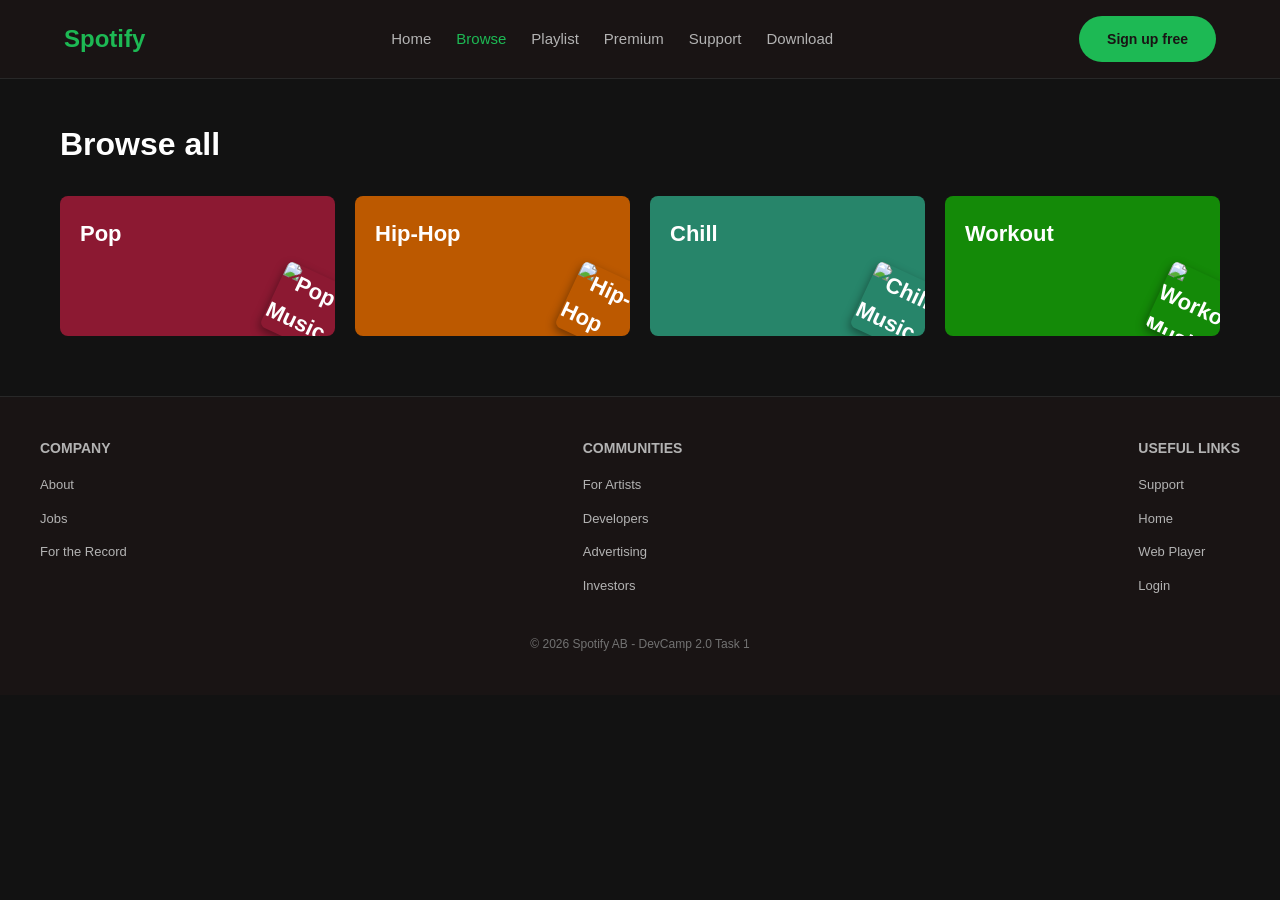
==== browse.html @ ec140840 "My Spotify Clone Task 1" ====
<!DOCTYPE html>
<html lang="en">
<head>
  <meta charset="UTF-8">
  <meta name="viewport" content="width=device-width, initial-scale=1.0">
  <title>Spotify - Browse</title>
  <link rel="stylesheet" href="style.css">
</head>
<body>

  <header>
    <nav class="navbar">
      <div class="logo">
        <a href="index.html">Spotify</a>
      </div>

      <ul class="nav-links">
        <li><a href="index.html">Home</a></li>
        <li><a href="browse.html" class="active">Browse</a></li>
        <li><a href="playlist.html">Playlist</a></li>
        <li><a href="#premium">Premium</a></li>
        <li><a href="#support">Support</a></li>
        <li><a href="#download">Download</a></li>
      </ul>

      <div class="nav-btn">
        <a href="login.html" class="btn btn-green">Sign up free</a>
      </div>
    </nav>
  </header>

  <main class="section">
    <h1 class="browse-heading">Browse all</h1>

    <div class="genre-grid">
      <a href="playlist.html" class="genre-card pop">
        <span>Pop</span>
        <img src="images/genre-pop.svg" alt="Pop Music Category Artwork">
      </a>

      <a href="playlist.html" class="genre-card hiphop">
        <span>Hip-Hop</span>
        <img src="images/genre-hiphop.svg" alt="Hip-Hop Music Category Artwork">
      </a>

      <a href="playlist.html" class="genre-card chill">
        <span>Chill</span>
        <img src="images/genre-chill.svg" alt="Chill Music Category Artwork">
      </a>

      <a href="playlist.html" class="genre-card workout">
        <span>Workout</span>
        <img src="images/genre-workout.svg" alt="Workout Music Category Artwork">
      </a>
    </div>
  </main>

  <footer>
    <div class="footer-content">
      <div class="footer-column">
        <h4>Company</h4>
        <ul>
          <li><a href="#">About</a></li>
          <li><a href="#">Jobs</a></li>
          <li><a href="#">For the Record</a></li>
        </ul>
      </div>

      <div class="footer-column">
        <h4>Communities</h4>
        <ul>
          <li><a href="#">For Artists</a></li>
          <li><a href="#">Developers</a></li>
          <li><a href="#">Advertising</a></li>
          <li><a href="#">Investors</a></li>
        </ul>
      </div>

      <div class="footer-column">
        <h4>Useful Links</h4>
        <ul>
          <li><a href="#">Support</a></li>
          <li><a href="index.html">Home</a></li>
          <li><a href="playlist.html">Web Player</a></li>
          <li><a href="login.html">Login</a></li>
        </ul>
      </div>
    </div>

    <p class="copyright">&copy; 2026 Spotify AB - DevCamp 2.0 Task 1</p>
  </footer>

</body>
</html>
---- style.css ----
/* ==========================================================================
   Spotify Website Clone - style.css
   DevCamp 2.0 - Task 1: Multi-Page Static Website (HTML & CSS Only)
   ========================================================================== */

* {
  margin: 0;
  padding: 0;
  box-sizing: border-box;
}

body {
  font-family: "Helvetica Neue", Arial, sans-serif;
  background-color: #121212;
  color: #ffffff;
  line-height: 1.6;
}

a {
  color: #ffffff;
  text-decoration: none;
  transition: 0.3s ease;
}

/* Button Classes */
.btn {
  display: inline-block;
  padding: 12px 28px;
  border-radius: 30px;
  font-size: 14px;
  font-weight: bold;
  text-align: center;
  border: none;
  cursor: pointer;
  transition: 0.3s ease;
}

.btn-green {
  background-color: #1DB954;
  color: #191414;
}

.btn-green:hover {
  background-color: #1ed760;
  transform: scale(1.05);
}

.btn-outline {
  background-color: transparent;
  color: #ffffff;
  border: 1px solid #ffffff;
}

.btn-outline:hover {
  background-color: #ffffff;
  color: #191414;
}

/* Navbar */
header {
  background-color: #191414;
  border-bottom: 1px solid #282828;
}

.navbar {
  display: flex;
  justify-content: space-between;
  align-items: center;
  padding: 16px 24px;
  max-width: 1200px;
  margin: 0 auto;
}

.logo a {
  font-size: 24px;
  font-weight: bold;
  color: #1DB954;
}

.nav-links {
  display: flex;
  list-style: none;
  gap: 25px;
}

.nav-links a {
  color: #b3b3b3;
  font-size: 15px;
  font-weight: 500;
}

.nav-links a:hover,
.nav-links a.active {
  color: #1DB954;
}

/* Hero Section */
#hero {
  background: linear-gradient(180deg, #1e3a29 0%, #121212 100%);
  text-align: center;
  padding: 80px 20px 60px;
  border-bottom: 1px solid #282828;
}

#hero h1 {
  font-size: 46px;
  margin-bottom: 15px;
}

#hero p {
  font-size: 18px;
  color: #b3b3b3;
  margin-bottom: 25px;
}

/* Section & Cards */
.section {
  max-width: 1200px;
  margin: 40px auto;
  padding: 0 20px;
}

.section h2 {
  font-size: 24px;
  margin-bottom: 20px;
}

.cards-container {
  display: flex;
  flex-wrap: wrap;
  gap: 20px;
}

.card {
  background-color: #181818;
  padding: 16px;
  border-radius: 8px;
  flex: 1 1 200px;
  max-width: 260px;
  transition: 0.3s;
}

.card:hover {
  background-color: #282828;
  transform: translateY(-5px);
}

.card img {
  width: 100%;
  aspect-ratio: 1 / 1;
  border-radius: 6px;
  margin-bottom: 12px;
  object-fit: cover;
  display: block;
}

.card h3 {
  font-size: 16px;
  margin-bottom: 6px;
  color: #ffffff;
}

/* Browse Page */
.browse-heading {
  font-size: 32px;
  margin-bottom: 25px;
}

.genre-grid {
  display: flex;
  flex-wrap: wrap;
  gap: 20px;
}

.genre-card {
  position: relative;
  overflow: hidden;
  flex: 1 1 220px;
  height: 140px;
  padding: 20px;
  border-radius: 8px;
  color: #ffffff;
  font-size: 22px;
  font-weight: bold;
  display: block;
  transition: 0.3s ease;
}

.genre-card img {
  position: absolute;
  right: -8px;
  bottom: -8px;
  width: 72px;
  height: 72px;
  border-radius: 6px;
  transform: rotate(25deg);
  box-shadow: 0 4px 10px rgba(0, 0, 0, 0.4);
  transition: 0.3s ease;
  pointer-events: none;
}

.genre-card:hover {
  transform: scale(1.03);
}

.genre-card:hover img {
  transform: rotate(20deg) scale(1.08);
}

.pop { background-color: #8c1932; }
.hiphop { background-color: #bc5900; }
.chill { background-color: #27856a; }
.workout { background-color: #148a08; }

/* Playlist Details */
.playlist-header {
  display: flex;
  gap: 30px;
  align-items: flex-end;
  background-color: #1e3a29;
  padding: 40px 30px;
  border-radius: 8px 8px 0 0;
  margin-bottom: 25px;
}

.playlist-cover {
  width: 190px;
  height: 190px;
  border-radius: 6px;
  box-shadow: 0 4px 20px rgba(0, 0, 0, 0.6);
  object-fit: cover;
  display: block;
}

#playlist-info h1 {
  font-size: 38px;
  margin-bottom: 10px;
}

#playlist-info p {
  color: #b3b3b3;
  margin-bottom: 8px;
}

.play-btn {
  width: 56px;
  height: 56px;
  border-radius: 50%;
  background-color: #1DB954;
  color: #191414;
  font-size: 22px;
  border: none;
  cursor: pointer;
  display: flex;
  align-items: center;
  justify-content: center;
  margin: 15px 0 25px 0;
  transition: 0.3s ease;
}

.play-btn:hover {
  background-color: #1ed760;
  transform: scale(1.08);
}

.track-table {
  width: 100%;
  border-collapse: collapse;
  text-align: left;
}

.track-table th {
  color: #b3b3b3;
  border-bottom: 1px solid #282828;
  padding: 12px;
  font-size: 14px;
}

.track-table td {
  padding: 14px 12px;
  border-bottom: 1px solid #1f1f1f;
  color: #b3b3b3;
}

.track-table tr:hover td {
  background-color: #282828;
  color: #ffffff;
}

.track-title {
  color: #ffffff;
  font-weight: bold;
}

/* Login Form */
#login-box {
  max-width: 420px;
  margin: 60px auto;
  background-color: #181818;
  padding: 40px 30px;
  border-radius: 10px;
  text-align: center;
  border: 1px solid #282828;
}

#login-box h1 {
  margin-bottom: 25px;
  font-size: 26px;
}

.form-group {
  margin-bottom: 20px;
  text-align: left;
}

.form-group label {
  display: block;
  margin-bottom: 8px;
  font-size: 14px;
  color: #b3b3b3;
}

.form-group input {
  width: 100%;
  padding: 12px;
  border-radius: 4px;
  border: 1px solid #404040;
  background-color: #121212;
  color: #ffffff;
  font-size: 14px;
  outline: none;
}

.form-group input:focus {
  border-color: #1DB954;
}

.btn-block {
  width: 100%;
  margin-top: 10px;
}

/* Footer */
footer {
  background-color: #191414;
  padding: 40px 20px;
  margin-top: 60px;
  border-top: 1px solid #282828;
}

.footer-content {
  max-width: 1200px;
  margin: 0 auto;
  display: flex;
  justify-content: space-between;
  flex-wrap: wrap;
  gap: 20px;
}

.footer-column h4 {
  color: #b3b3b3;
  margin-bottom: 12px;
  font-size: 14px;
  text-transform: uppercase;
}

.footer-column ul {
  list-style: none;
}

.footer-column li {
  margin-bottom: 8px;
}

.footer-column a {
  color: #b3b3b3;
  font-size: 13px;
}

.footer-column a:hover {
  color: #ffffff;
  text-decoration: underline;
}

.copyright {
  text-align: center;
  color: #727272;
  font-size: 12px;
  margin-top: 30px;
}
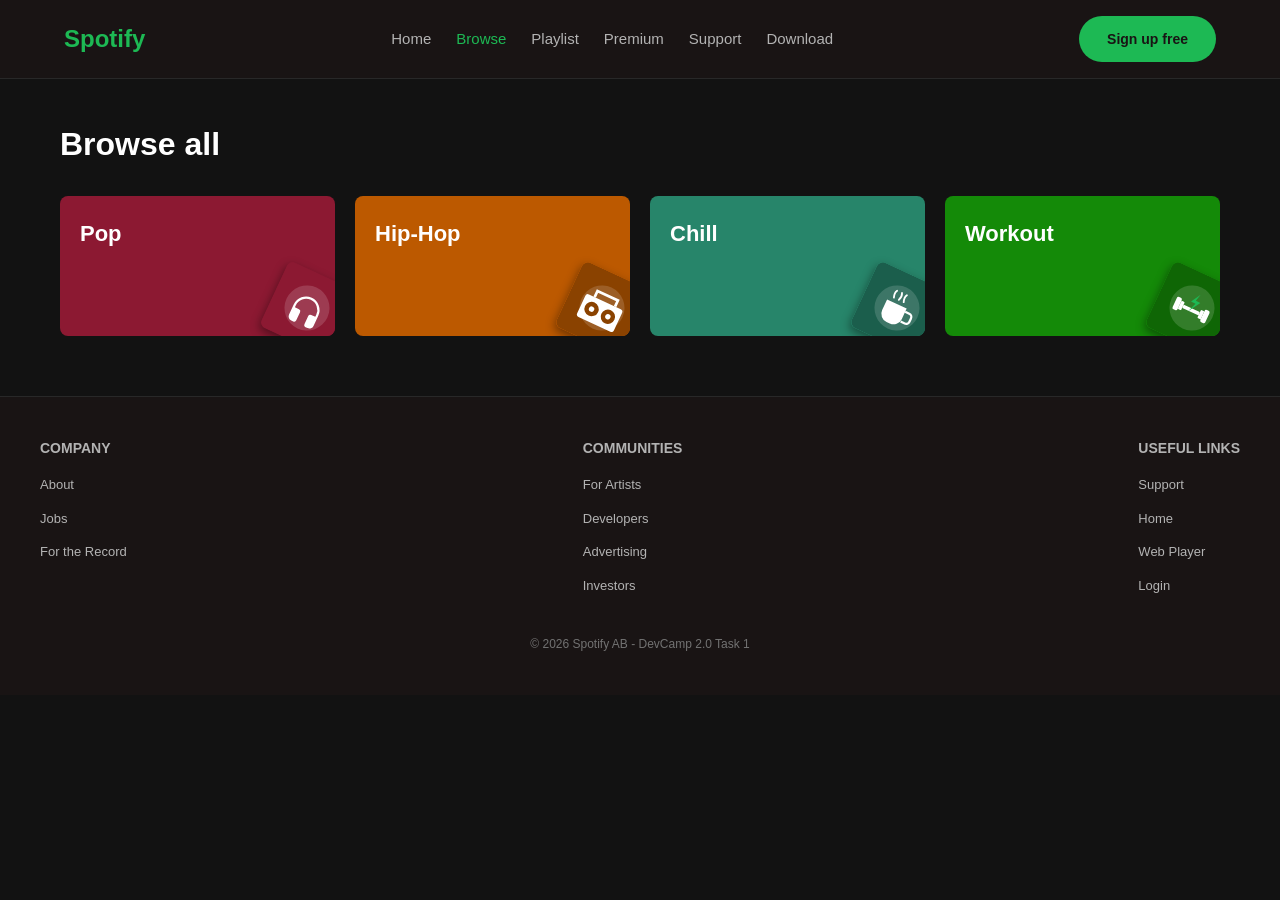
==== commit 0820a404: "Update browse.html" ====
--- a/browse.html
+++ b/browse.html
@@ -4,10 +4,15 @@
   <meta charset="UTF-8">
   <meta name="viewport" content="width=device-width, initial-scale=1.0">
   <title>Spotify - Browse</title>
+  <!-- External stylesheet -->
   <link rel="stylesheet" href="style.css">
 </head>
 <body>
 
+  <!-- ======================================================================
+       SEMANTIC TAG: <header> & <nav>
+       Navbar with link back to Home
+       ====================================================================== -->
   <header>
     <nav class="navbar">
       <div class="logo">
@@ -29,25 +34,34 @@
     </nav>
   </header>
 
+  <!-- ======================================================================
+       SEMANTIC TAG: <main>
+       Heading "Browse all" + Genre cards with local SVG images
+       ====================================================================== -->
   <main class="section">
     <h1 class="browse-heading">Browse all</h1>
 
+    <!-- Genre cards linking to Playlist page -->
     <div class="genre-grid">
+      <!-- 1. Pop -->
       <a href="playlist.html" class="genre-card pop">
         <span>Pop</span>
         <img src="images/genre-pop.svg" alt="Pop Music Category Artwork">
       </a>
 
+      <!-- 2. Hip-Hop -->
       <a href="playlist.html" class="genre-card hiphop">
         <span>Hip-Hop</span>
         <img src="images/genre-hiphop.svg" alt="Hip-Hop Music Category Artwork">
       </a>
 
+      <!-- 3. Chill -->
       <a href="playlist.html" class="genre-card chill">
         <span>Chill</span>
         <img src="images/genre-chill.svg" alt="Chill Music Category Artwork">
       </a>
 
+      <!-- 4. Workout -->
       <a href="playlist.html" class="genre-card workout">
         <span>Workout</span>
         <img src="images/genre-workout.svg" alt="Workout Music Category Artwork">
@@ -55,6 +69,9 @@
     </div>
   </main>
 
+  <!-- ======================================================================
+       SEMANTIC TAG: <footer>
+       ====================================================================== -->
   <footer>
     <div class="footer-content">
       <div class="footer-column">
@@ -91,4 +108,4 @@
   </footer>
 
 </body>
-</html>+</html>
